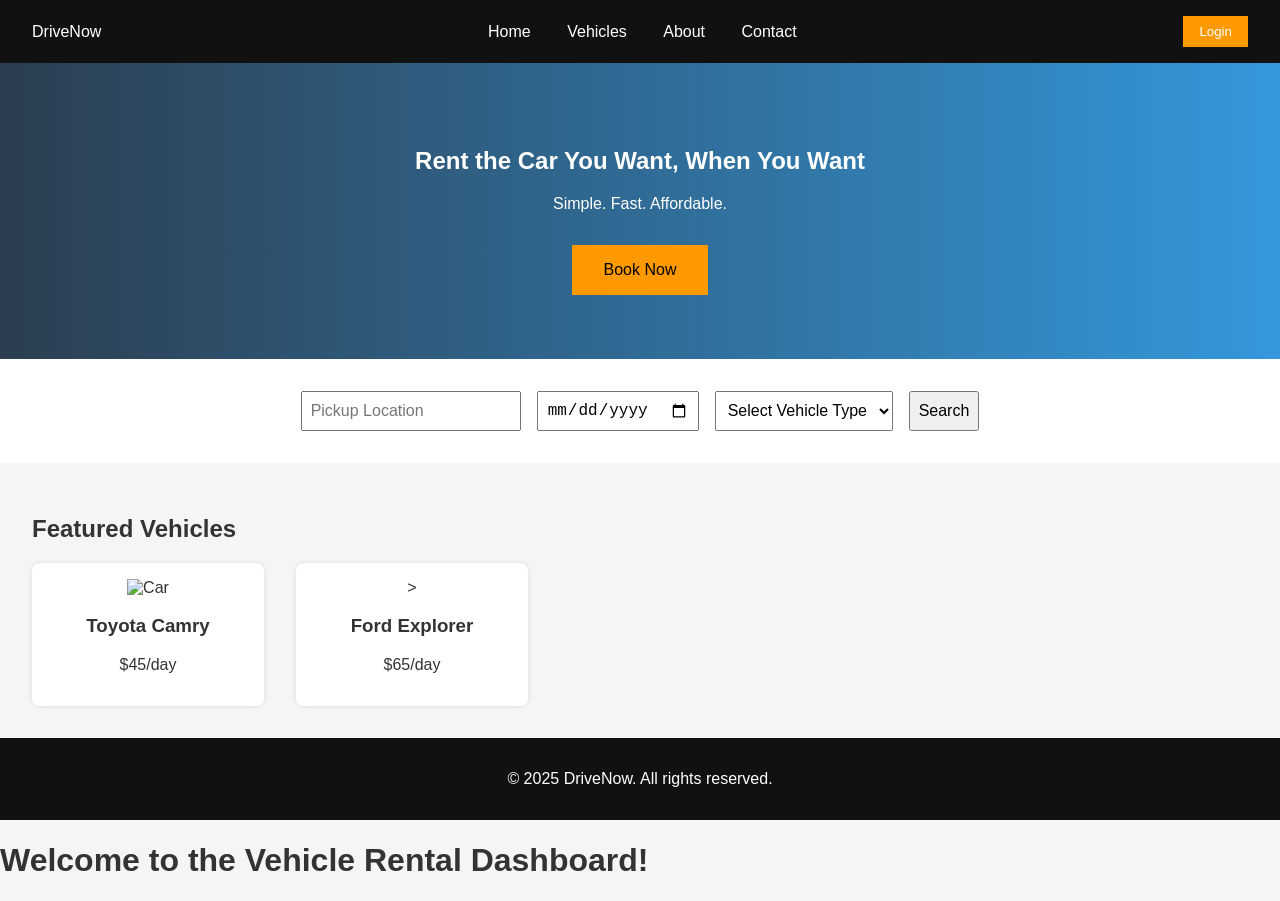
==== main.html @ 3ab88e3a "Initial commit" ====
<!DOCTYPE html>
<html lang="en">
<head>
    <meta charset="UTF-8">
    <meta name="viewport" content="width=device-width, initial-scale=1.0">
    <link rel="stylesheet" href="main.css">
    <title>DriveNow - Vehicle Rental Vroom Vroom!</title>
    
</head>
<body>

     <!-- Navbar -->
    <header class="navbar">
        <div class="logo">DriveNow</div>
        <nav>
            <a href="#">Home</a>
            <a href="#">Vehicles</a>
            <a href="#">About</a>
            <a href="#">Contact</a>
        </nav>
        <button class="login-btn">Login</button>
    </header>

    <!-- Hero Section -->
  <section class="hero">
    <h1>Rent the Car You Want, When You Want</h1>
    <p>Simple. Fast. Affordable.</p>
    <button class="cta">Book Now</button>
  </section>


  <!-- Search Form -->
  <section class="search-box">
    <input type="text" placeholder="Pickup Location">
    <input type="date">
    <select>
      <option value="">Select Vehicle Type</option>
      <option value="sedan">Sedan</option>
      <option value="suv">SUV</option>
      <option value="truck">Truck</option>
    </select>
    <button>Search</button>
  </section>

  <!-- Featured Cars -->
  <section class="vehicles">
    <h2>Featured Vehicles</h2>
    <div class="car-list">
      <div class="car-card">
        <img src="https://via.placeholder.com/200x100" alt="Car">
        <h3>Toyota Camry</h3>
        <p>$45/day</p>
      </div>
      <div class="car-card">
        <!-- img src="https://via.placeholder.com/200x100" alt="Car" -->
        <im src="https://dataops-nocodb-s3-bucket-production.s3.eu-central-1.amazonaws.com/nc/uploads/noco/fleet_blue_dragon/car_images/image/FNFg-m.png" alt="Car">
        >
        <h3>Ford Explorer</h3>
        <p>$65/day</p>
      </div>
      <!-- Add more -->
    </div>
  </section>

    <!-- Footer -->
    <footer class="footer">
        <p>© 2025 DriveNow. All rights reserved.</p>
      </footer>
    
      <script src="main.js"></script>
    </body>
    </html>



    <h1>Welcome to the Vehicle Rental Dashboard!</h1>
</body>
</html>
---- main.css ----
body {
    margin: 0;
    font-family: 'Segoe UI', sans-serif;
    background: #f5f5f5;
    color: #333;
  }
  
  .navbar {
    background: #111;
    color: #fff;
    display: flex;
    justify-content: space-between;
    padding: 1rem 2rem;
    align-items: center;
  }
  
  .navbar nav a {
    color: #fff;
    margin: 0 1rem;
    text-decoration: none;
  }
  
  .login-btn {
    background: #f90;
    border: none;
    padding: 0.5rem 1rem;
    color: white;
    cursor: pointer;
  }
  
  .hero {
    background: linear-gradient(to right, #2c3e50, #3498db);
    color: white;
    text-align: center;
    padding: 4rem 1rem;
  }
  
  .cta {
    background: #f90;
    border: none;
    padding: 1rem 2rem;
    font-size: 1rem;
    margin-top: 1rem;
    cursor: pointer;
  }
  
  .search-box {
    display: flex;
    gap: 1rem;
    padding: 2rem;
    justify-content: center;
    background: #fff;
  }
  
  .search-box input, .search-box select, .search-box button {
    padding: 0.5rem;
    font-size: 1rem;
  }
  
  .vehicles {
    padding: 2rem;
  }
  
  .car-list {
    display: flex;
    gap: 2rem;
    flex-wrap: wrap;
  }
  
  .car-card {
    background: white;
    border-radius: 8px;
    box-shadow: 0 0 5px rgba(0,0,0,0.1);
    padding: 1rem;
    width: 200px;
    text-align: center;
  }
  
  .footer {
    text-align: center;
    padding: 1rem;
    background: #111;
    color: #fff;
  }
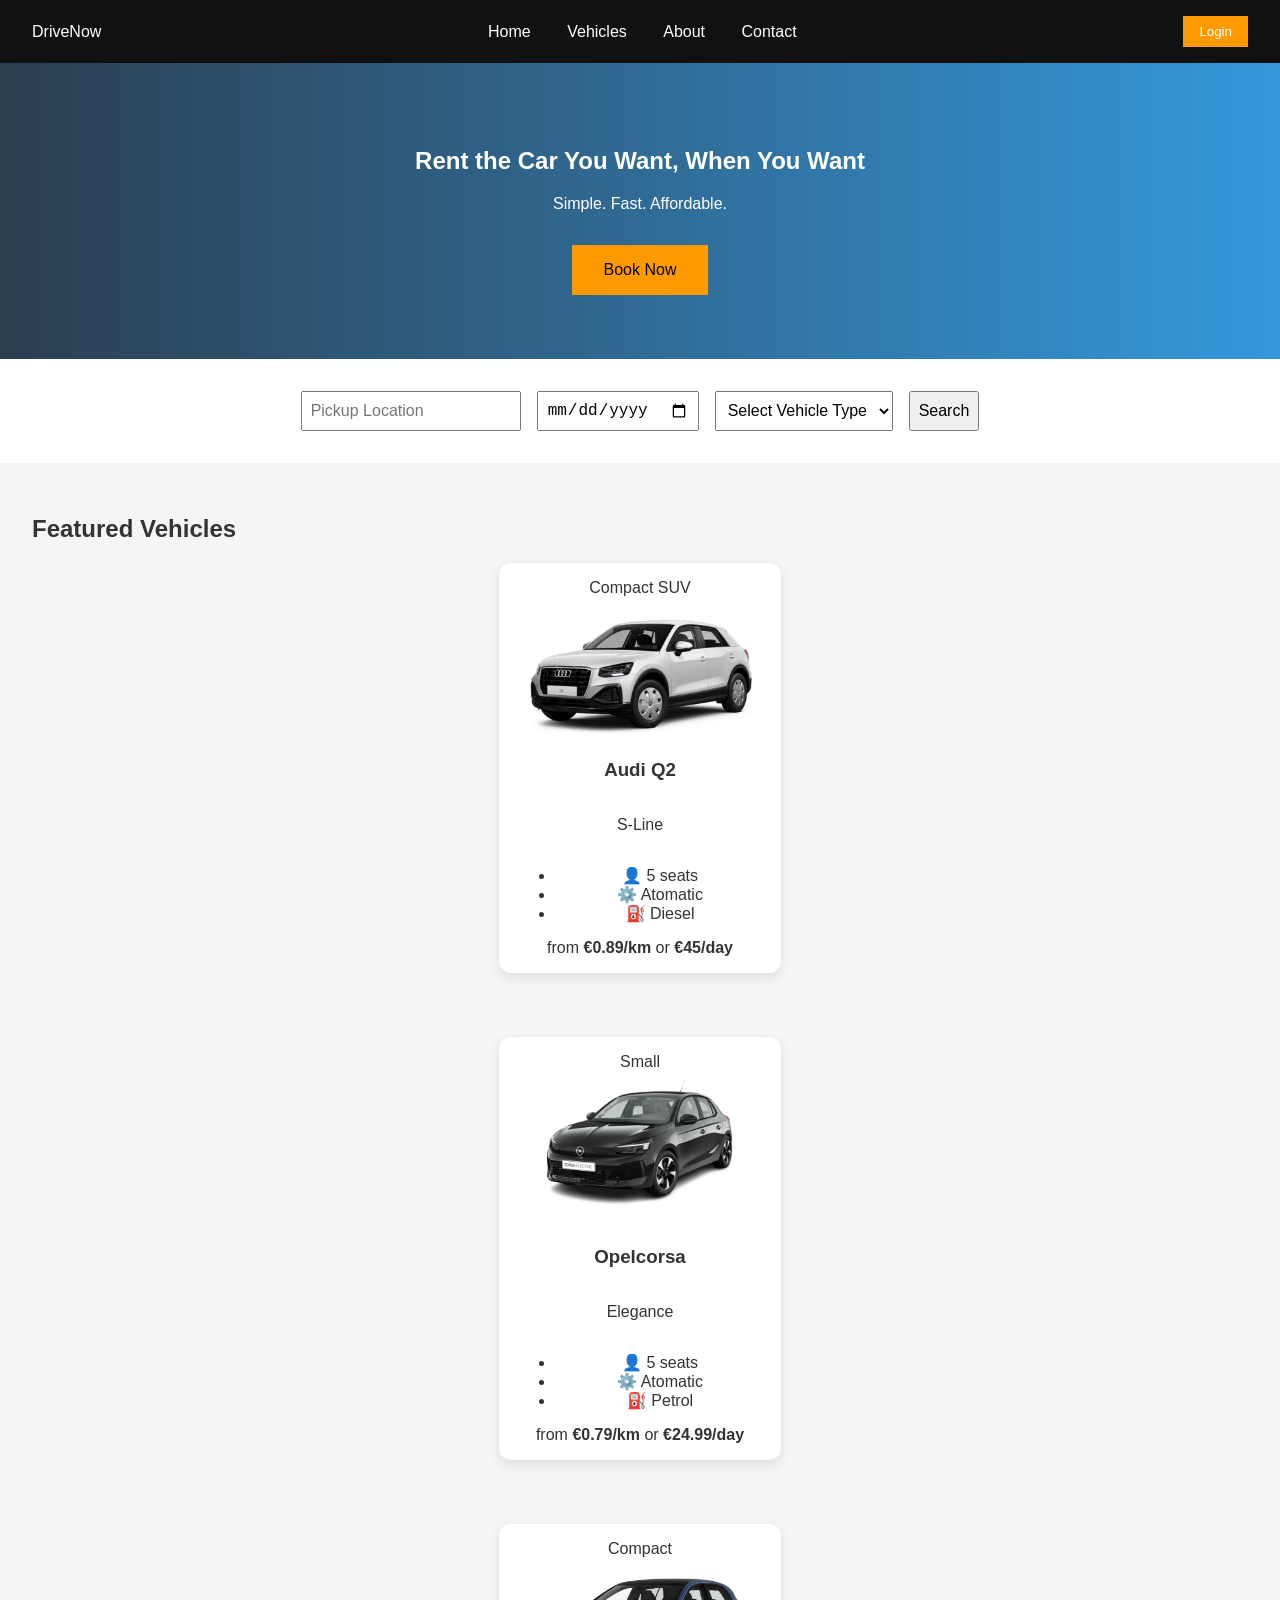
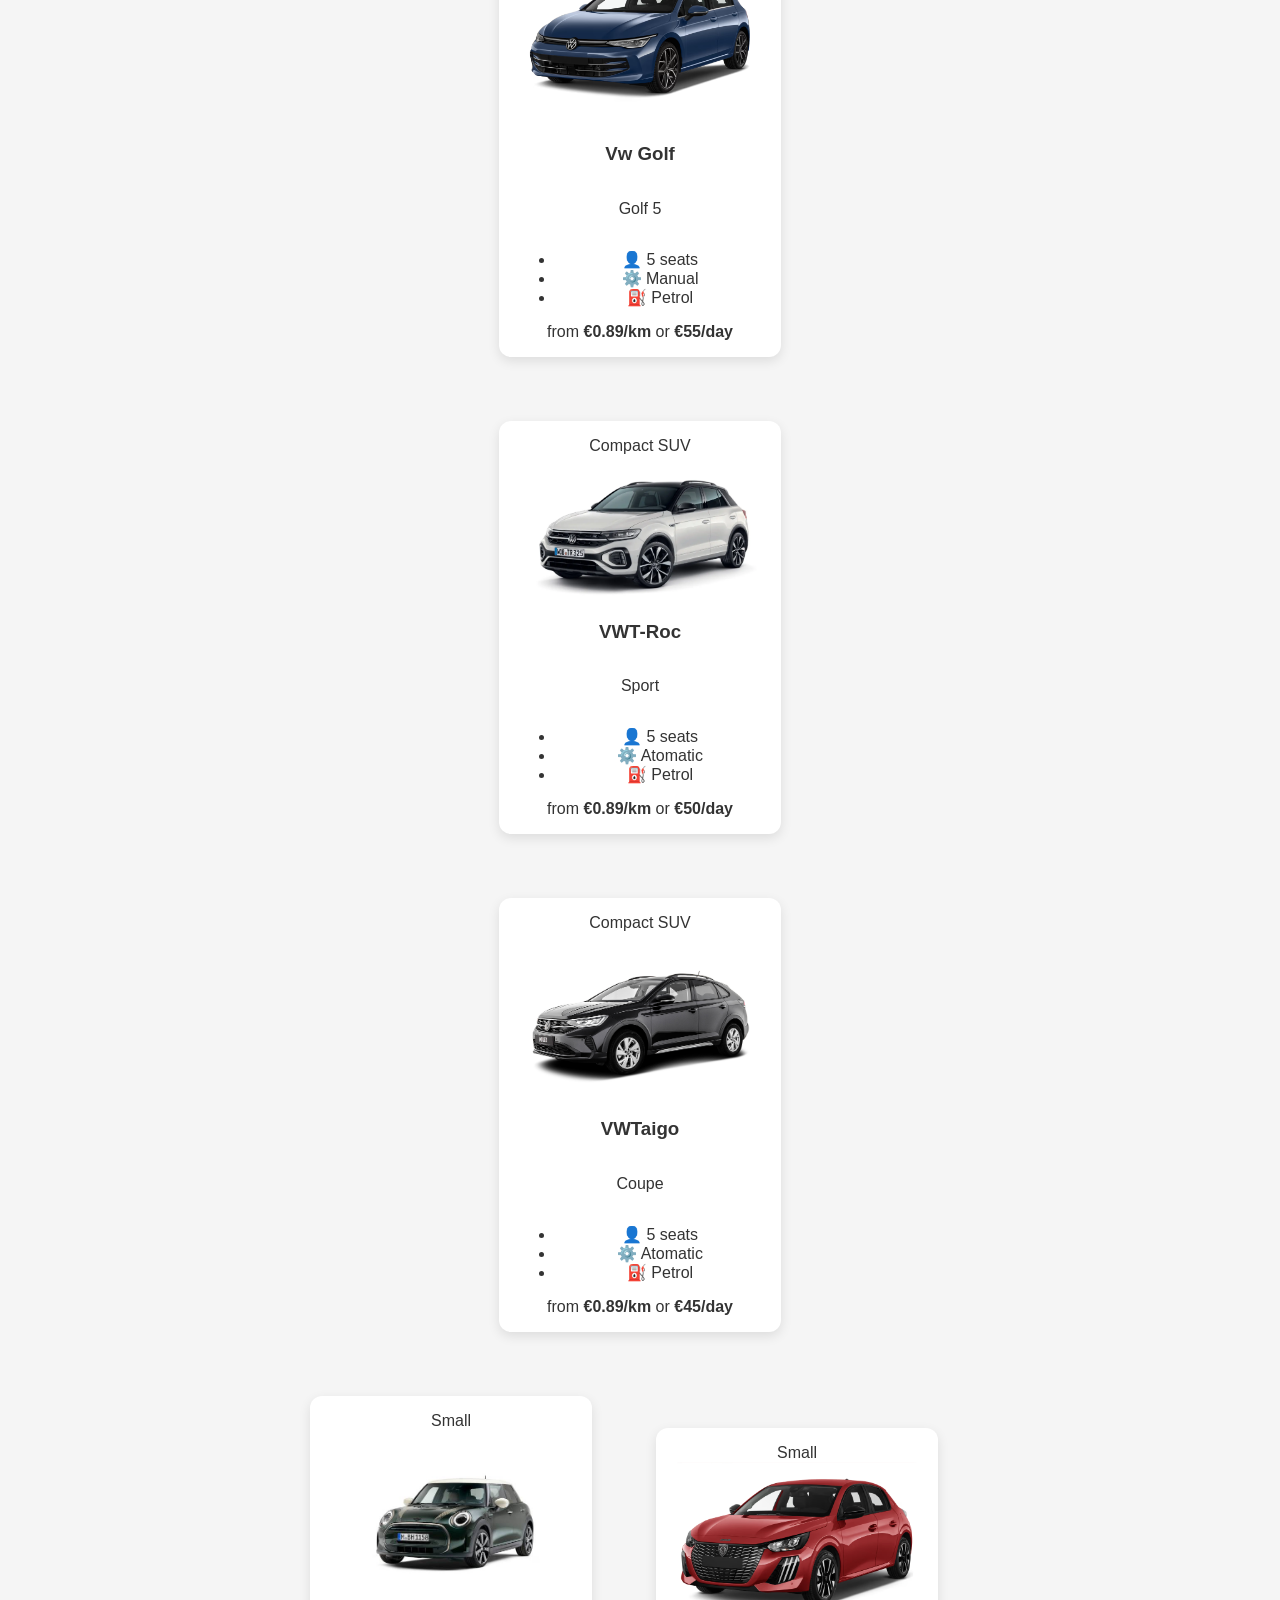
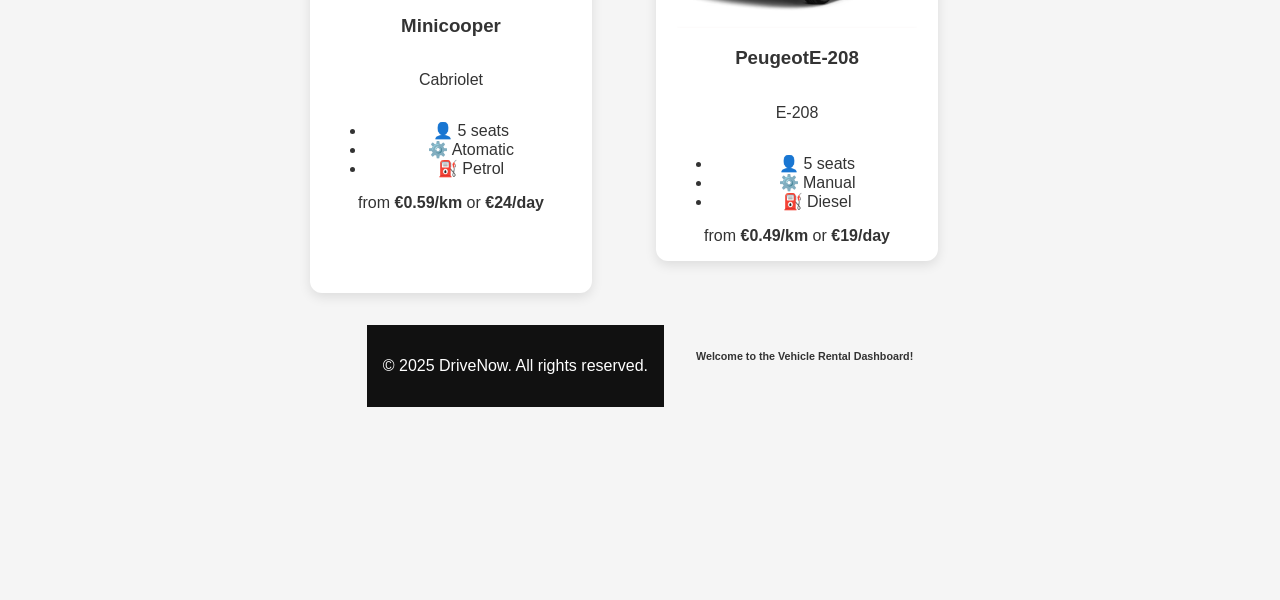
==== commit 9bdab71b: "Your commit message" ====
--- a/main.html
+++ b/main.html
@@ -33,34 +33,171 @@
   <section class="search-box">
     <input type="text" placeholder="Pickup Location">
     <input type="date">
-    <select>
+    <select id="VehicleFilter">
+    
       <option value="">Select Vehicle Type</option>
-      <option value="sedan">Sedan</option>
+      <option value="sedan">Small</option>
       <option value="suv">SUV</option>
       <option value="truck">Truck</option>
+      <option value="truck">Compact</option>
     </select>
     <button>Search</button>
   </section>
 
   <!-- Featured Cars -->
-  <section class="vehicles">
-    <h2>Featured Vehicles</h2>
-    <div class="car-list">
-      <div class="car-card">
-        <img src="https://via.placeholder.com/200x100" alt="Car">
-        <h3>Toyota Camry</h3>
-        <p>$45/day</p>
-      </div>
-      <div class="car-card">
-        <!-- img src="https://via.placeholder.com/200x100" alt="Car" -->
-        <im src="https://dataops-nocodb-s3-bucket-production.s3.eu-central-1.amazonaws.com/nc/uploads/noco/fleet_blue_dragon/car_images/image/FNFg-m.png" alt="Car">
-        >
-        <h3>Ford Explorer</h3>
-        <p>$65/day</p>
-      </div>
-      <!-- Add more -->
-    </div>
-  </section>
+<section class="vehicles">
+  <h2>Featured Vehicles</h2>
+  <div class="car-list">
+    
+    <div class="car-card">
+  <div class="car-tags">
+    <span class="tag">Compact</span>
+    <span class="tag">SUV</span>
+  </div>
+  <img src="assets/AudiQ2.png" alt="Audi Q2">
+  <h3>Audi Q2</h3>
+  <p class="subtext">S-Line</p>
+
+  <ul class="car-details">
+    <li>👤 5 seats</li>
+    <li>⚙️ Atomatic</li>
+    <li>⛽ Diesel</li>
+  </ul>
+
+  <div class="price">from <strong>€0.89/km</strong> or <strong>€45/day</strong></div>
+</div>
+
+
+<section class="vehicles">
+  <div class="car-list">
+    
+    <div class="car-card">
+  <div class="car-tags">
+    <span class="tag">Small</span>
+  </div>
+  <img src="assets/Opelcorsa.png" alt="Opel Corsa">
+  <h3>Opelcorsa</h3>
+  <p class="subtext">Elegance</p> 
+
+  <ul class="car-details">
+    <li>👤 5 seats</li>
+    <li>⚙️ Atomatic</li>
+    <li>⛽ Petrol</li>
+  </ul>
+
+  <div class="price">from <strong>€0.79/km</strong> or <strong>€24.99/day</strong></div>
+</div>
+
+
+    <section class="vehicles">
+  <div class="car-list">
+    
+    <div class="car-card">
+  <div class="car-tags">
+    <span class="tag">Compact</span>
+  </div>
+  <img src="assets/Vwgolf.png" alt="Vw Golf">
+  <h3>Vw Golf</h3>
+  <p class="subtext">Golf 5</p> 
+
+  <ul class="car-details">
+    <li>👤 5 seats</li>
+    <li>⚙️ Manual</li>
+    <li>⛽ Petrol</li>
+  </ul>
+
+  <div class="price">from <strong>€0.89/km</strong> or <strong>€55/day</strong></div>
+</div>
+
+    <section class="vehicles">
+  <div class="car-list">
+    
+    <div class="car-card">
+  <div class="car-tags">
+    <span class="tag">Compact</span>
+    <span class="tag">SUV</span>
+  </div>
+  <img src="assets/VWT-Roc.png" alt="VW T-Roc">
+  <h3>VWT-Roc</h3>
+  <p class="subtext">Sport</p> 
+
+  <ul class="car-details">
+    <li>👤 5 seats</li>
+    <li>⚙️ Atomatic</li>
+    <li>⛽ Petrol</li>
+  </ul>
+
+  <div class="price">from <strong>€0.89/km</strong> or <strong>€50/day</strong></div>
+</div>
+
+<section class="vehicles">
+  <div class="car-list">
+    
+    <div class="car-card">
+  <div class="car-tags">
+    <span class="tag">Compact</span>
+    <span class="tag">SUV</span>
+  </div>
+  <img src="assets/VWTaigo.png" alt="VW Taigo">
+  <h3>VWTaigo</h3>
+  <p class="subtext">Coupe</p> 
+
+  <ul class="car-details">
+    <li>👤 5 seats</li>
+    <li>⚙️ Atomatic</li>
+    <li>⛽ Petrol</li>
+  </ul>
+
+  <div class="price">from <strong>€0.89/km</strong> or <strong>€45/day</strong></div>
+</div>
+
+
+    <section class="vehicles">
+  <div class="car-list">
+    
+    <div class="car-card">
+  <div class="car-tags">
+    <span class="tag">Small</span>
+  </div>
+  <img src="assets/m1.png" alt="Minicooper">
+  <h3>Minicooper</h3>
+  <p class="subtext">Cabriolet</p> 
+
+  <ul class="car-details">
+    <li>👤 5 seats</li>
+    <li>⚙️ Atomatic</li>
+    <li>⛽ Petrol</li>
+  </ul>
+
+  <div class="price">from <strong>€0.59/km</strong> or <strong>€24/day</strong></div>
+</div>
+
+     <section class="vehicles">
+  <div class="car-list">
+    
+    <div class="car-card">
+  <div class="car-tags">
+    <span class="tag">Small</span>
+  </div>
+  <img src="assets/PeugeotE-208.png" alt="PeugeotE-208">
+  <h3>PeugeotE-208</h3>
+  <p class="subtext">E-208</p> 
+
+  <ul class="car-details">
+    <li>👤 5 seats</li>
+    <li>⚙️ Manual</li>
+    <li>⛽ Diesel</li>
+  </ul>
+
+  <div class="price">from <strong>€0.49/km</strong> or <strong>€19/day</strong></div>
+</div>
+
+
+
+
+    <!-- Add more cars here as needed -->
+  </div>
+</section>
 
     <!-- Footer -->
     <footer class="footer">
--- a/main.css
+++ b/main.css
@@ -58,23 +58,39 @@
   }
   
   .vehicles {
-    padding: 2rem;
-  }
+  padding: 2rem;
+}
+
   
   .car-list {
-    display: flex;
-    gap: 2rem;
-    flex-wrap: wrap;
-  }
-  
-  .car-card {
-    background: white;
-    border-radius: 8px;
-    box-shadow: 0 0 5px rgba(0,0,0,0.1);
-    padding: 1rem;
-    width: 200px;
-    text-align: center;
-  }
+  display: flex;
+  justify-content: center;
+  flex-wrap: wrap;
+  gap: 2rem;
+}
+
+.car-card {
+  background-color: white;
+  padding: 1rem;
+  border-radius: 12px;
+  box-shadow: 0 4px 12px rgba(0,0,0,0.1);
+  width: 250px;
+  transition: transform 0.3s ease;
+  text-align: center;
+  display: flex;
+  flex-direction: column;
+}
+
+.car-card:hover {
+  transform: translateY(-5px);
+}
+
+.car-card img {
+  width: 100%;
+  height: auto;
+  border-radius: 8px;
+}
+
   
   .footer {
     text-align: center;
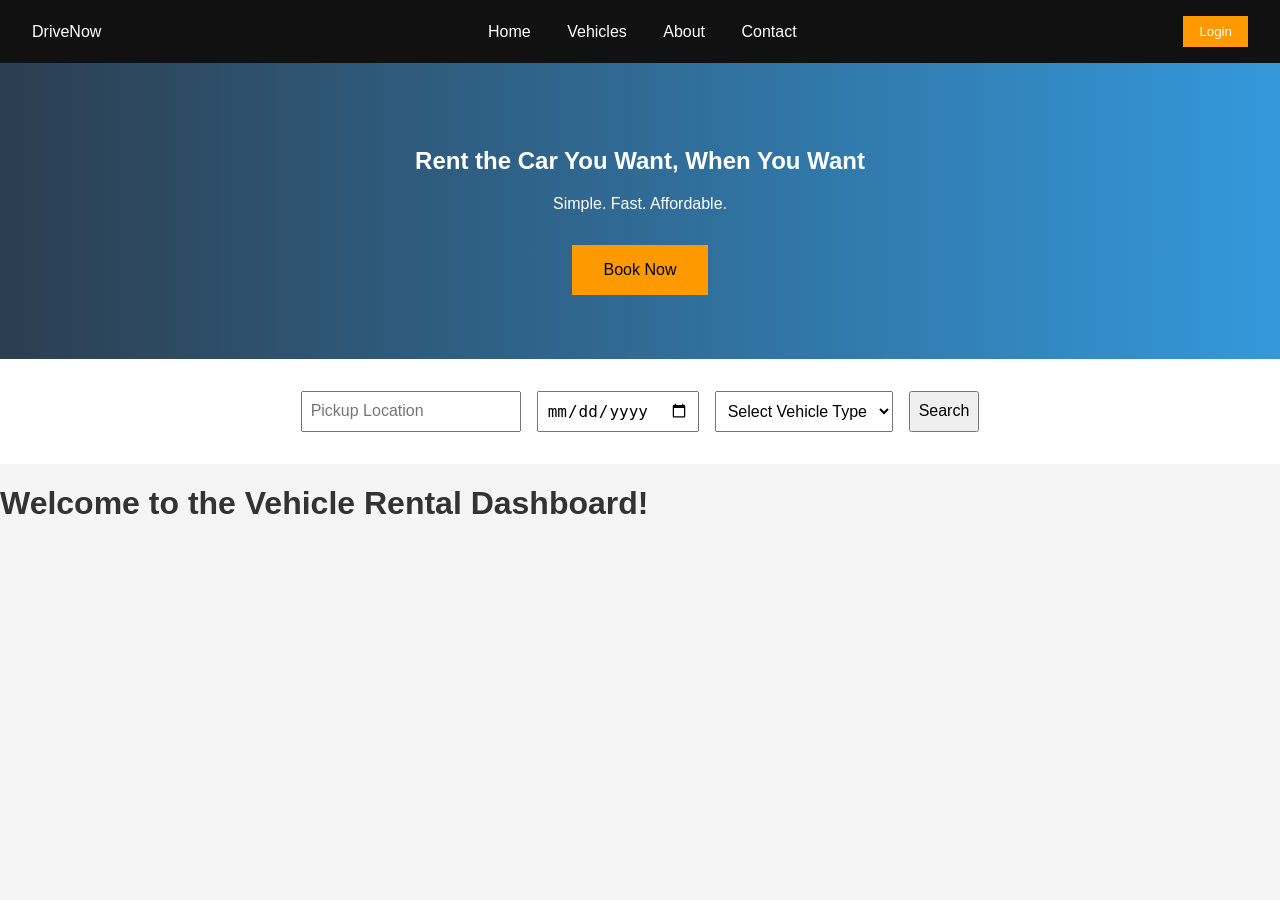
==== commit 357f762c: "..." ====
--- a/main.html
+++ b/main.html
@@ -44,169 +44,14 @@
     <button>Search</button>
   </section>
 
-  <!-- Featured Cars -->
-<section class="vehicles">
-  <h2>Featured Vehicles</h2>
-  <div class="car-list">
-    
-    <div class="car-card">
-  <div class="car-tags">
-    <span class="tag">Compact</span>
-    <span class="tag">SUV</span>
-  </div>
-  <img src="assets/AudiQ2.png" alt="Audi Q2">
-  <h3>Audi Q2</h3>
-  <p class="subtext">S-Line</p>
-
-  <ul class="car-details">
-    <li>👤 5 seats</li>
-    <li>⚙️ Atomatic</li>
-    <li>⛽ Diesel</li>
-  </ul>
-
-  <div class="price">from <strong>€0.89/km</strong> or <strong>€45/day</strong></div>
-</div>
+ 
 
 
-<section class="vehicles">
-  <div class="car-list">
-    
-    <div class="car-card">
-  <div class="car-tags">
-    <span class="tag">Small</span>
-  </div>
-  <img src="assets/Opelcorsa.png" alt="Opel Corsa">
-  <h3>Opelcorsa</h3>
-  <p class="subtext">Elegance</p> 
-
-  <ul class="car-details">
-    <li>👤 5 seats</li>
-    <li>⚙️ Atomatic</li>
-    <li>⛽ Petrol</li>
-  </ul>
-
-  <div class="price">from <strong>€0.79/km</strong> or <strong>€24.99/day</strong></div>
-</div>
-
-
-    <section class="vehicles">
-  <div class="car-list">
-    
-    <div class="car-card">
-  <div class="car-tags">
-    <span class="tag">Compact</span>
-  </div>
-  <img src="assets/Vwgolf.png" alt="Vw Golf">
-  <h3>Vw Golf</h3>
-  <p class="subtext">Golf 5</p> 
-
-  <ul class="car-details">
-    <li>👤 5 seats</li>
-    <li>⚙️ Manual</li>
-    <li>⛽ Petrol</li>
-  </ul>
-
-  <div class="price">from <strong>€0.89/km</strong> or <strong>€55/day</strong></div>
-</div>
-
-    <section class="vehicles">
-  <div class="car-list">
-    
-    <div class="car-card">
-  <div class="car-tags">
-    <span class="tag">Compact</span>
-    <span class="tag">SUV</span>
-  </div>
-  <img src="assets/VWT-Roc.png" alt="VW T-Roc">
-  <h3>VWT-Roc</h3>
-  <p class="subtext">Sport</p> 
-
-  <ul class="car-details">
-    <li>👤 5 seats</li>
-    <li>⚙️ Atomatic</li>
-    <li>⛽ Petrol</li>
-  </ul>
-
-  <div class="price">from <strong>€0.89/km</strong> or <strong>€50/day</strong></div>
-</div>
-
-<section class="vehicles">
-  <div class="car-list">
-    
-    <div class="car-card">
-  <div class="car-tags">
-    <span class="tag">Compact</span>
-    <span class="tag">SUV</span>
-  </div>
-  <img src="assets/VWTaigo.png" alt="VW Taigo">
-  <h3>VWTaigo</h3>
-  <p class="subtext">Coupe</p> 
-
-  <ul class="car-details">
-    <li>👤 5 seats</li>
-    <li>⚙️ Atomatic</li>
-    <li>⛽ Petrol</li>
-  </ul>
-
-  <div class="price">from <strong>€0.89/km</strong> or <strong>€45/day</strong></div>
-</div>
-
-
-    <section class="vehicles">
-  <div class="car-list">
-    
-    <div class="car-card">
-  <div class="car-tags">
-    <span class="tag">Small</span>
-  </div>
-  <img src="assets/m1.png" alt="Minicooper">
-  <h3>Minicooper</h3>
-  <p class="subtext">Cabriolet</p> 
-
-  <ul class="car-details">
-    <li>👤 5 seats</li>
-    <li>⚙️ Atomatic</li>
-    <li>⛽ Petrol</li>
-  </ul>
-
-  <div class="price">from <strong>€0.59/km</strong> or <strong>€24/day</strong></div>
-</div>
-
-     <section class="vehicles">
-  <div class="car-list">
-    
-    <div class="car-card">
-  <div class="car-tags">
-    <span class="tag">Small</span>
-  </div>
-  <img src="assets/PeugeotE-208.png" alt="PeugeotE-208">
-  <h3>PeugeotE-208</h3>
-  <p class="subtext">E-208</p> 
-
-  <ul class="car-details">
-    <li>👤 5 seats</li>
-    <li>⚙️ Manual</li>
-    <li>⛽ Diesel</li>
-  </ul>
-
-  <div class="price">from <strong>€0.49/km</strong> or <strong>€19/day</strong></div>
-</div>
-
-
-
-
-    <!-- Add more cars here as needed -->
-  </div>
-</section>
-
-    <!-- Footer -->
-    <footer class="footer">
-        <p>© 2025 DriveNow. All rights reserved.</p>
-      </footer>
-    
-      <script src="main.js"></script>
     </body>
     </html>
+     </body>
+      </html>
+
 
 
 
